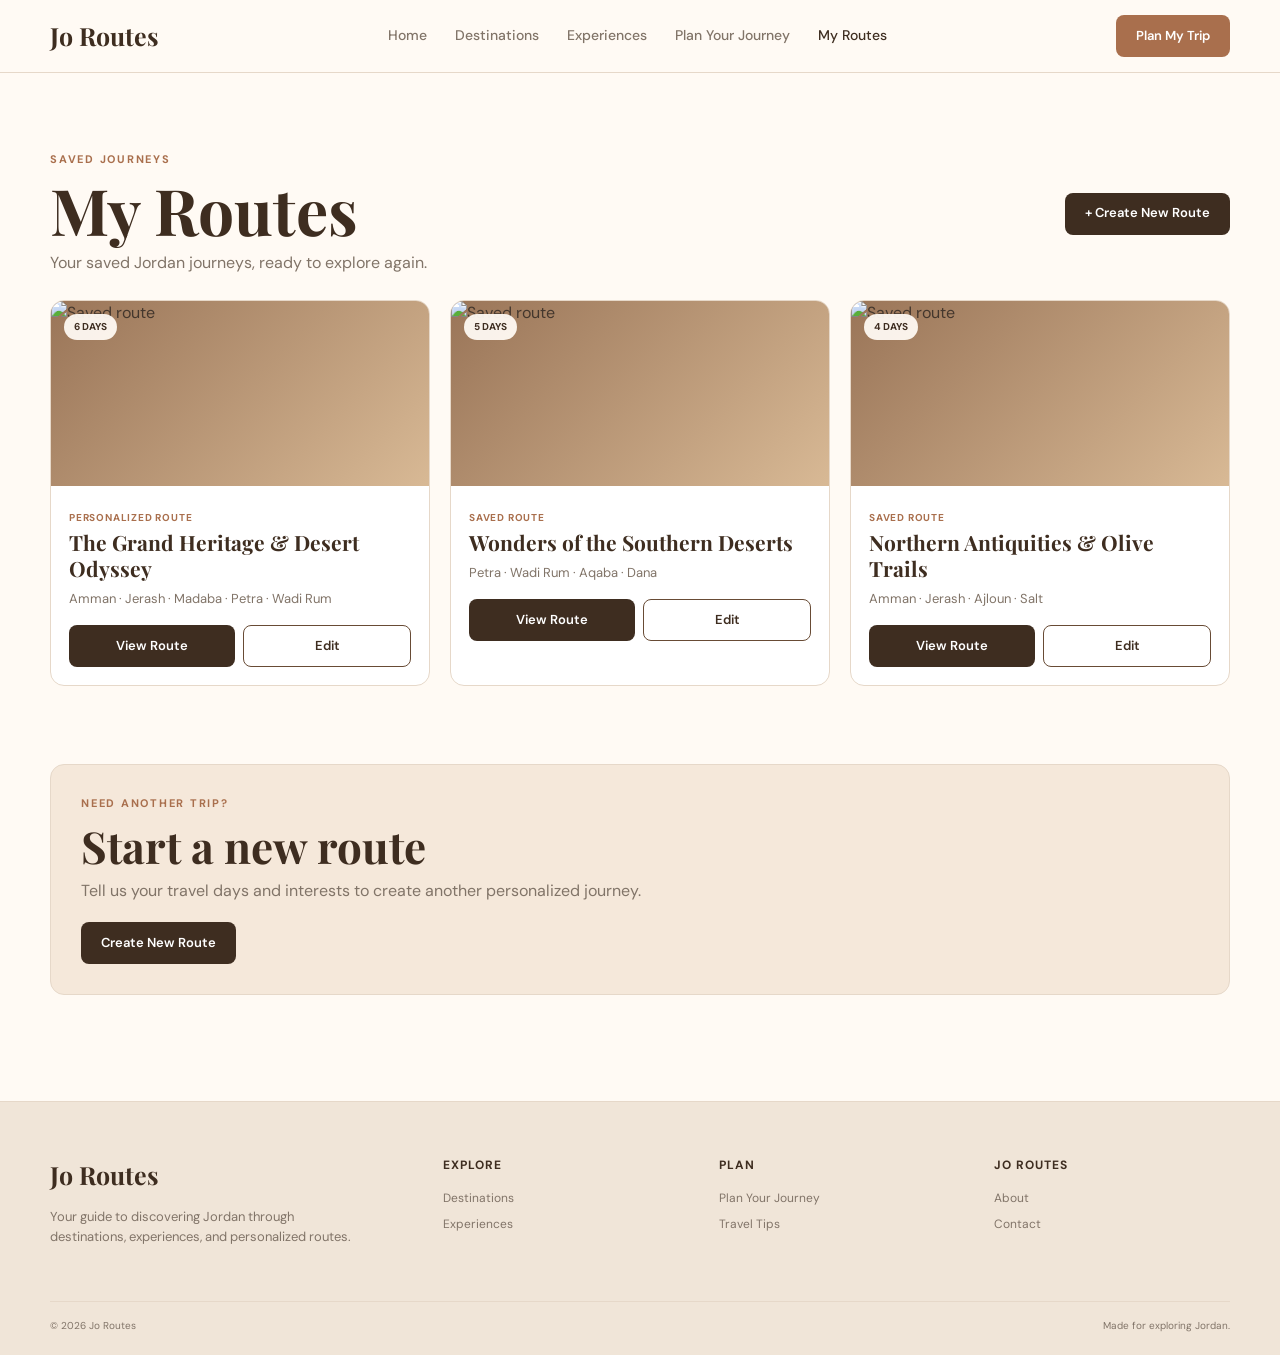
==== my-routes.html @ 729a646b "Add files via upload" ====
<!DOCTYPE html>
<html lang="en"><head><meta charset="UTF-8"><meta name="viewport" content="width=device-width, initial-scale=1.0"><title>Jo Routes — My Routes</title><link rel="stylesheet" href="style.css"></head>
<body>
<header class="site-header"><div class="container header-inner"><a class="logo" href="index.html">Jo Routes</a><nav class="main-nav"><a href="index.html">Home</a><a href="index.html#destinations">Destinations</a><a href="index.html#experiences">Experiences</a><a href="plan.html">Plan Your Journey</a><a class="active" href="my-routes.html">My Routes</a></nav><div class="header-actions"><a class="primary-button" href="plan.html">Plan My Trip</a></div></div></header>
<main><section class="section"><div class="container"><div class="routes-toolbar"><div><div class="eyebrow">Saved Journeys</div><h1>My Routes</h1><p style="color:var(--muted);margin-top:8px">Your saved Jordan journeys, ready to explore again.</p></div><a class="dark-button" href="plan.html">+ Create New Route</a></div>
<div class="saved-routes"><article class="saved-route-card"><div class="card-image"><img src="#" alt="Saved route"><span class="card-tag">6 Days</span></div><div class="card-content"><span class="route-label">Personalized Route</span><h3>The Grand Heritage & Desert Odyssey</h3><p>Amman · Jerash · Madaba · Petra · Wadi Rum</p><div class="route-actions"><a class="dark-button" href="route.html">View Route</a><a class="secondary-button" href="#">Edit</a></div></div></article>
<article class="saved-route-card"><div class="card-image"><img src="#" alt="Saved route"><span class="card-tag">5 Days</span></div><div class="card-content"><span class="route-label">Saved Route</span><h3>Wonders of the Southern Deserts</h3><p>Petra · Wadi Rum · Aqaba · Dana</p><div class="route-actions"><a class="dark-button" href="#">View Route</a><a class="secondary-button" href="#">Edit</a></div></div></article>
<article class="saved-route-card"><div class="card-image"><img src="#" alt="Saved route"><span class="card-tag">4 Days</span></div><div class="card-content"><span class="route-label">Saved Route</span><h3>Northern Antiquities & Olive Trails</h3><p>Amman · Jerash · Ajloun · Salt</p><div class="route-actions"><a class="dark-button" href="#">View Route</a><a class="secondary-button" href="#">Edit</a></div></div></article></div>
<section class="section" style="padding-bottom:0"><div class="planner-box" style="background:#f5e8da"><div class="eyebrow">Need another trip?</div><h2>Start a new route</h2><p style="color:var(--muted);margin:8px 0 18px">Tell us your travel days and interests to create another personalized journey.</p><a class="dark-button" href="plan.html">Create New Route</a></div></section>
</div></section></main>
<footer class="site-footer"><div class="container footer-grid"><div class="footer-brand"><a class="logo" href="index.html">Jo Routes</a><p>Your guide to discovering Jordan through destinations, experiences, and personalized routes.</p></div><div class="footer-column"><h4>Explore</h4><a href="index.html#destinations">Destinations</a><a href="index.html#experiences">Experiences</a></div><div class="footer-column"><h4>Plan</h4><a href="plan.html">Plan Your Journey</a><a href="#">Travel Tips</a></div><div class="footer-column"><h4>Jo Routes</h4><a href="#">About</a><a href="#">Contact</a></div></div><div class="container footer-bottom"><span>© 2026 Jo Routes</span><span>Made for exploring Jordan.</span></div></footer>
</body></html>
---- style.css ----
@import url('https://fonts.googleapis.com/css2?family=DM+Sans:wght@400;500;600;700&family=Playfair+Display:wght@500;600;700&display=swap');

:root {
  --cream: #f7f0e7;
  --paper: #fffaf4;
  --sand: #e8d8c4;
  --sand-dark: #c9a989;
  --brown: #684b35;
  --brown-dark: #3e2d20;
  --terracotta: #a96f4d;
  --text: #44372d;
  --muted: #817468;
  --white: #ffffff;
  --border: #e6d8c9;
  --shadow: 0 10px 28px rgba(78, 56, 39, 0.08);
  --radius: 14px;
  --container: 1180px;
}

* { box-sizing: border-box; margin: 0; padding: 0; }
html { scroll-behavior: smooth; }
body {
  font-family: 'DM Sans', Arial, sans-serif;
  color: var(--text);
  background: var(--paper);
  line-height: 1.55;
}
a { color: inherit; text-decoration: none; }
button, input, select { font: inherit; }
button { cursor: pointer; }
img { display: block; max-width: 100%; }

.container { width: min(var(--container), calc(100% - 48px)); margin-inline: auto; }

/* Header */
.site-header {
  background: rgba(255, 250, 244, 0.96);
  border-bottom: 1px solid var(--border);
  position: sticky;
  top: 0;
  z-index: 20;
}
.header-inner {
  min-height: 72px;
  display: flex;
  align-items: center;
  justify-content: space-between;
  gap: 28px;
}
.logo {
  font-family: 'Playfair Display', Georgia, serif;
  font-size: 25px;
  font-weight: 700;
  color: var(--brown-dark);
  white-space: nowrap;
}
.main-nav { display: flex; align-items: center; gap: 28px; }
.main-nav a { color: var(--muted); font-size: 14px; font-weight: 500; }
.main-nav a:hover, .main-nav a.active { color: var(--brown-dark); }
.header-actions { display: flex; align-items: center; gap: 10px; }
.icon-button {
  width: 38px; height: 38px; border: 1px solid var(--border);
  background: var(--white); border-radius: 50%; color: var(--brown);
  display: grid; place-items: center;
}
.primary-button, .dark-button {
  display: inline-flex; align-items: center; justify-content: center;
  min-height: 42px; padding: 0 20px; border-radius: 8px; border: 0;
  font-size: 13px; font-weight: 600;
}
.primary-button { background: var(--terracotta); color: var(--white); }
.dark-button { background: var(--brown-dark); color: var(--white); }
.secondary-button {
  display: inline-flex; align-items: center; justify-content: center;
  min-height: 42px; padding: 0 20px; border-radius: 8px;
  border: 1px solid var(--brown); color: var(--brown-dark); background: transparent;
  font-size: 13px; font-weight: 600;
}

/* General sections */
.section { padding: 78px 0; }
.section-heading { margin-bottom: 32px; }
.section-heading.center { text-align: center; }
.eyebrow { text-transform: uppercase; letter-spacing: .16em; color: var(--terracotta); font-size: 11px; font-weight: 700; margin-bottom: 8px; }
h1, h2, h3, .serif { font-family: 'Playfair Display', Georgia, serif; color: var(--brown-dark); }
h1 { font-size: clamp(40px, 5vw, 68px); line-height: 1.05; }
h2 { font-size: clamp(30px, 4vw, 44px); line-height: 1.15; }
h3 { font-size: 21px; line-height: 1.25; }
.section-heading p { color: var(--muted); max-width: 650px; margin-top: 10px; }
.section-heading.center p { margin-inline: auto; }

/* Home */
.hero {
  min-height: 650px;
  display: grid;
  place-items: center;
  position: relative;
  background: linear-gradient(rgba(47,31,20,.40), rgba(47,31,20,.48)), url('#') center/cover no-repeat;
  color: var(--white);
}
.hero::after { content: ''; position: absolute; inset: 0; background: linear-gradient(90deg, rgba(45,29,19,.48), transparent 65%); pointer-events: none; }
.hero-content { position: relative; z-index: 1; width: min(760px, 100%); text-align: center; }
.hero .eyebrow { color: #f3ddc6; }
.hero h1 { color: var(--white); font-size: clamp(48px, 7vw, 82px); }
.hero p { max-width: 610px; margin: 20px auto 30px; color: rgba(255,255,255,.9); font-size: 17px; }
.hero-actions { display: flex; justify-content: center; gap: 12px; flex-wrap: wrap; }

.intro-grid { display: grid; grid-template-columns: 1fr 1fr; gap: 54px; align-items: center; }
.intro-image { min-height: 390px; border-radius: var(--radius); background: linear-gradient(135deg, #8e7258, #d2b38f); overflow: hidden; }
.intro-image img { width: 100%; height: 100%; object-fit: cover; }
.intro-copy p { color: var(--muted); margin: 18px 0 25px; }
.feature-list { display: grid; grid-template-columns: repeat(3, 1fr); gap: 14px; margin-top: 26px; }
.feature-item { padding: 18px; background: var(--cream); border-radius: 10px; }
.feature-item strong { display: block; font-size: 20px; color: var(--brown-dark); }
.feature-item span { font-size: 12px; color: var(--muted); }

.card-grid { display: grid; grid-template-columns: repeat(3, 1fr); gap: 22px; }
.destination-card { background: var(--white); border: 1px solid var(--border); border-radius: var(--radius); overflow: hidden; transition: transform .2s, box-shadow .2s; }
.destination-card:hover { transform: translateY(-3px); box-shadow: var(--shadow); }
.card-image { height: 205px; background: linear-gradient(135deg, #9a7558, #d8b995); position: relative; }
.card-image img { width: 100%; height: 100%; object-fit: cover; }
.card-tag { position: absolute; top: 13px; left: 13px; background: rgba(255,250,244,.94); color: var(--brown-dark); border-radius: 20px; padding: 5px 10px; font-size: 10px; font-weight: 700; text-transform: uppercase; }
.card-content { padding: 18px; }
.card-content p { color: var(--muted); font-size: 13px; margin: 8px 0 16px; }
.card-meta { display: flex; justify-content: space-between; gap: 10px; color: var(--muted); font-size: 11px; }

.experience-section { background: var(--cream); }
.experience-card .card-image { height: 180px; }
.experience-card .card-content { padding: 16px; }

.cta-section { background: #eee1d2; text-align: center; }
.cta-box { max-width: 720px; margin: auto; }
.cta-box p { color: var(--muted); margin: 14px auto 24px; }

.testimonial { display: grid; grid-template-columns: 170px 1fr; gap: 34px; align-items: center; background: var(--cream); border-radius: var(--radius); padding: 34px; }
.testimonial-photo { width: 150px; height: 150px; border-radius: 50%; overflow: hidden; background: #b38d6a; }
.testimonial-photo img { width: 100%; height: 100%; object-fit: cover; }
.testimonial blockquote { font-family: 'Playfair Display', Georgia, serif; font-size: 25px; color: var(--brown-dark); line-height: 1.35; }
.testimonial cite { display: block; margin-top: 12px; color: var(--muted); font-size: 13px; font-style: normal; }

/* Planner */
.page-hero { background: var(--cream); padding: 74px 0 58px; text-align: center; border-bottom: 1px solid var(--border); }
.page-hero p { max-width: 650px; margin: 12px auto 0; color: var(--muted); }
.steps { display: grid; grid-template-columns: repeat(3, 1fr); max-width: 800px; margin: 30px auto 0; gap: 12px; }
.step { display: flex; gap: 10px; justify-content: center; align-items: center; color: var(--muted); font-size: 12px; }
.step-number { width: 28px; height: 28px; border-radius: 50%; display: grid; place-items: center; background: var(--sand); color: var(--brown-dark); font-weight: 700; }
.planner-box { background: var(--white); border: 1px solid var(--border); border-radius: var(--radius); padding: 30px; margin-bottom: 28px; }
.planner-title { display: flex; justify-content: space-between; align-items: end; gap: 20px; margin-bottom: 20px; }
.option-grid { display: grid; grid-template-columns: repeat(5, 1fr); gap: 10px; }
.option-card { border: 1px solid var(--border); border-radius: 10px; padding: 16px 10px; text-align: center; color: var(--muted); background: var(--paper); }
.option-card.selected { border-color: var(--terracotta); background: #f5e8da; color: var(--brown-dark); box-shadow: inset 0 0 0 1px var(--terracotta); }
.option-card strong { display: block; font-size: 16px; color: inherit; }
.option-card span { font-size: 10px; }

/* Route */
.route-summary { display: grid; grid-template-columns: repeat(5, 1fr); border: 1px solid var(--border); background: var(--white); border-radius: 10px; overflow: hidden; margin: 26px 0; }
.summary-item { padding: 14px; text-align: center; border-right: 1px solid var(--border); }
.summary-item:last-child { border-right: 0; }
.summary-item strong { display: block; font-size: 17px; color: var(--brown-dark); }
.summary-item span { color: var(--muted); font-size: 10px; }
.route-layout { display: grid; grid-template-columns: 1fr 320px; gap: 28px; }
.day-card { display: grid; grid-template-columns: 130px 1fr; gap: 18px; padding: 16px; border: 1px solid var(--border); border-radius: 12px; background: var(--white); margin-bottom: 14px; }
.day-image { height: 110px; border-radius: 8px; background: #b28a67; overflow: hidden; }
.day-image img { width: 100%; height: 100%; object-fit: cover; }
.day-content h3 { margin-bottom: 6px; }
.day-content p { color: var(--muted); font-size: 12px; }
.day-meta { margin-top: 10px; display: flex; gap: 14px; flex-wrap: wrap; color: var(--muted); font-size: 10px; }
.side-panel { background: var(--cream); border-radius: var(--radius); padding: 22px; height: fit-content; }
.side-panel p { color: var(--muted); font-size: 12px; margin: 8px 0 16px; }

/* My routes */
.routes-toolbar { display: flex; align-items: center; justify-content: space-between; gap: 20px; margin-bottom: 24px; }
.saved-routes { display: grid; grid-template-columns: repeat(3, 1fr); gap: 20px; }
.saved-route-card { border: 1px solid var(--border); border-radius: var(--radius); background: var(--white); overflow: hidden; }
.saved-route-card .card-image { height: 185px; }
.saved-route-card .card-content { padding: 18px; }
.route-label { font-size: 10px; color: var(--terracotta); text-transform: uppercase; letter-spacing: .08em; font-weight: 700; }
.route-actions { display: flex; gap: 8px; margin-top: 16px; }
.route-actions a { flex: 1; }

/* Footer */
.site-footer { background: #f0e5d8; padding: 54px 0 22px; border-top: 1px solid var(--border); }
.footer-grid { display: grid; grid-template-columns: 1.5fr 1fr 1fr 1fr; gap: 40px; }
.footer-brand p { color: var(--muted); max-width: 310px; margin: 12px 0 18px; font-size: 13px; }
.social-links { display: flex; gap: 8px; }
.social-links a { width: 30px; height: 30px; display: grid; place-items: center; border: 1px solid var(--border); border-radius: 50%; font-size: 11px; }
.footer-column h4 { font-size: 12px; color: var(--brown-dark); margin-bottom: 14px; text-transform: uppercase; letter-spacing: .08em; }
.footer-column a { display: block; color: var(--muted); font-size: 12px; margin: 8px 0; }
.footer-bottom { border-top: 1px solid var(--border); margin-top: 36px; padding-top: 16px; display: flex; justify-content: space-between; color: var(--muted); font-size: 10px; }

@media (max-width: 900px) {
  .main-nav { gap: 14px; }
  .intro-grid, .route-layout { grid-template-columns: 1fr; }
  .card-grid, .saved-routes { grid-template-columns: repeat(2, 1fr); }
  .option-grid { grid-template-columns: repeat(3, 1fr); }
  .footer-grid { grid-template-columns: repeat(2, 1fr); }
}

@media (max-width: 650px) {
  .container { width: min(var(--container), calc(100% - 28px)); }
  .header-inner { min-height: 62px; }
  .main-nav { display: none; }
  .header-actions .icon-button { display: none; }
  .section { padding: 55px 0; }
  .hero { min-height: 570px; }
  .feature-list, .card-grid, .saved-routes, .footer-grid { grid-template-columns: 1fr; }
  .testimonial { grid-template-columns: 1fr; text-align: center; }
  .testimonial-photo { margin-inline: auto; }
  .steps { grid-template-columns: 1fr; }
  .option-grid { grid-template-columns: repeat(2, 1fr); }
  .route-summary { grid-template-columns: repeat(2, 1fr); }
  .summary-item { border-bottom: 1px solid var(--border); }
  .day-card { grid-template-columns: 1fr; }
  .routes-toolbar { align-items: flex-start; flex-direction: column; }
  .footer-bottom { flex-direction: column; gap: 8px; }
}
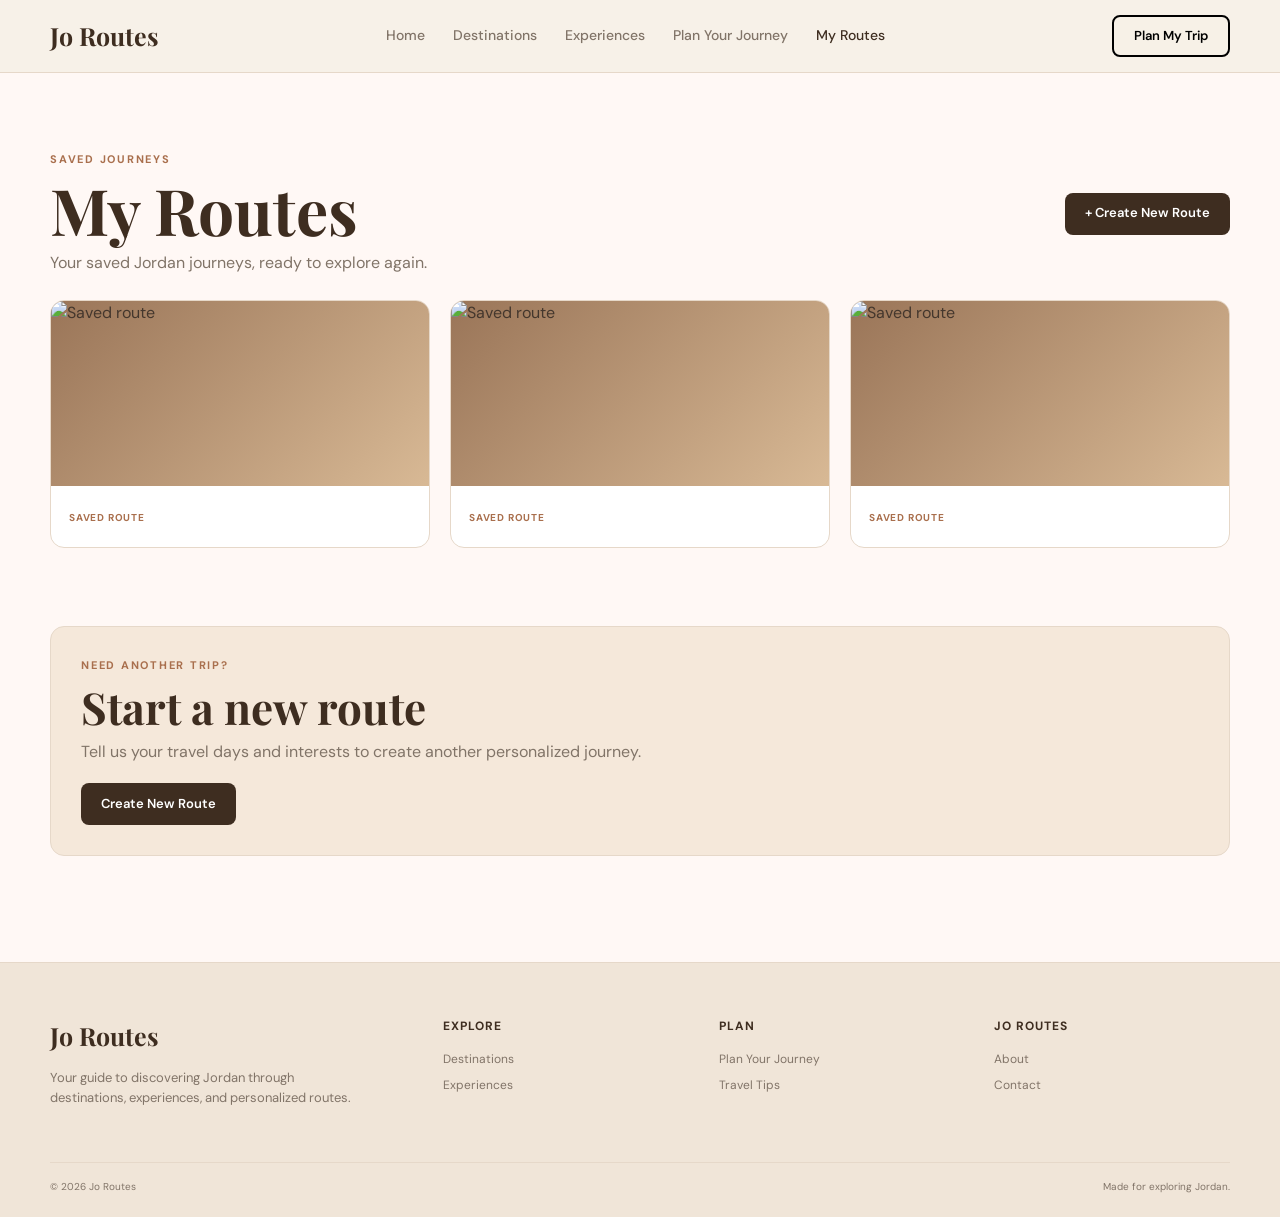
==== commit 9560ed02: "update my route page" ====
--- a/my-routes.html
+++ b/my-routes.html
@@ -1,12 +1,18 @@
 <!DOCTYPE html>
 <html lang="en"><head><meta charset="UTF-8"><meta name="viewport" content="width=device-width, initial-scale=1.0"><title>Jo Routes — My Routes</title><link rel="stylesheet" href="style.css"></head>
-<body>
+<body class="my-routes-page">
 <header class="site-header"><div class="container header-inner"><a class="logo" href="index.html">Jo Routes</a><nav class="main-nav"><a href="index.html">Home</a><a href="index.html#destinations">Destinations</a><a href="index.html#experiences">Experiences</a><a href="plan.html">Plan Your Journey</a><a class="active" href="my-routes.html">My Routes</a></nav><div class="header-actions"><a class="primary-button" href="plan.html">Plan My Trip</a></div></div></header>
 <main><section class="section"><div class="container"><div class="routes-toolbar"><div><div class="eyebrow">Saved Journeys</div><h1>My Routes</h1><p style="color:var(--muted);margin-top:8px">Your saved Jordan journeys, ready to explore again.</p></div><a class="dark-button" href="plan.html">+ Create New Route</a></div>
-<div class="saved-routes"><article class="saved-route-card"><div class="card-image"><img src="#" alt="Saved route"><span class="card-tag">6 Days</span></div><div class="card-content"><span class="route-label">Personalized Route</span><h3>The Grand Heritage & Desert Odyssey</h3><p>Amman · Jerash · Madaba · Petra · Wadi Rum</p><div class="route-actions"><a class="dark-button" href="route.html">View Route</a><a class="secondary-button" href="#">Edit</a></div></div></article>
+<!-- <div class="saved-routes"><article class="saved-route-card"><div class="card-image"><img src="#" alt="Saved route"><span class="card-tag">6 Days</span></div><div class="card-content"><span class="route-label">Personalized Route</span><h3>The Grand Heritage & Desert Odyssey</h3><p>Amman · Jerash · Madaba · Petra · Wadi Rum</p><div class="route-actions"><a class="dark-button" href="route.html">View Route</a><a class="secondary-button" href="#">Edit</a></div></div></article>
 <article class="saved-route-card"><div class="card-image"><img src="#" alt="Saved route"><span class="card-tag">5 Days</span></div><div class="card-content"><span class="route-label">Saved Route</span><h3>Wonders of the Southern Deserts</h3><p>Petra · Wadi Rum · Aqaba · Dana</p><div class="route-actions"><a class="dark-button" href="#">View Route</a><a class="secondary-button" href="#">Edit</a></div></div></article>
-<article class="saved-route-card"><div class="card-image"><img src="#" alt="Saved route"><span class="card-tag">4 Days</span></div><div class="card-content"><span class="route-label">Saved Route</span><h3>Northern Antiquities & Olive Trails</h3><p>Amman · Jerash · Ajloun · Salt</p><div class="route-actions"><a class="dark-button" href="#">View Route</a><a class="secondary-button" href="#">Edit</a></div></div></article></div>
-<section class="section" style="padding-bottom:0"><div class="planner-box" style="background:#f5e8da"><div class="eyebrow">Need another trip?</div><h2>Start a new route</h2><p style="color:var(--muted);margin:8px 0 18px">Tell us your travel days and interests to create another personalized journey.</p><a class="dark-button" href="plan.html">Create New Route</a></div></section>
+<article class="saved-route-card"><div class="card-image"><img src="#" alt="Saved route"><span class="card-tag">4 Days</span></div><div class="card-content"><span class="route-label">Saved Route</span><h3>Northern Antiquities & Olive Trails</h3><p>Amman · Jerash · Ajloun · Salt</p><div class="route-actions"><a class="dark-button" href="#">View Route</a><a class="secondary-button" href="#">Edit</a></div></div></article></div>-->
+<div class="saved-routes"><article class="saved-route-card"><div class="card-image"><img src="#" alt="Saved route"></div><div class="card-content"><span class="route-label">Saved Route</span></article>
+<article class="saved-route-card"><div class="card-image"><img src="#" alt="Saved route"></div><div class="card-content"><span class="route-label">Saved Route</span></article>
+<article class="saved-route-card"><div class="card-image"><img src="#" alt="Saved route"></div><div class="card-content"><span class="route-label">Saved Route</span></article></div>
+<section class="section" style="padding-bottom:0"><div class="planner-box" style="background:#f5e8da">
+<div class="eyebrow">Need another trip?</div><h2>Start a new route</h2>
+<p style="color:var(--muted);margin:8px 0 18px">Tell us your travel days and interests to create another personalized journey.</p>
+<a class="dark-button" href="plan.html">Create New Route</a></div></section>
 </div></section></main>
 <footer class="site-footer"><div class="container footer-grid"><div class="footer-brand"><a class="logo" href="index.html">Jo Routes</a><p>Your guide to discovering Jordan through destinations, experiences, and personalized routes.</p></div><div class="footer-column"><h4>Explore</h4><a href="index.html#destinations">Destinations</a><a href="index.html#experiences">Experiences</a></div><div class="footer-column"><h4>Plan</h4><a href="plan.html">Plan Your Journey</a><a href="#">Travel Tips</a></div><div class="footer-column"><h4>Jo Routes</h4><a href="#">About</a><a href="#">Contact</a></div></div><div class="container footer-bottom"><span>© 2026 Jo Routes</span><span>Made for exploring Jordan.</span></div></footer>
 </body></html>
--- a/style.css
+++ b/style.css
@@ -2,9 +2,10 @@
 
 :root {
   --cream: #f7f0e7;
-  --paper: #fffaf4;
-  --sand: #e8d8c4;
-  --sand-dark: #c9a989;
+  --lightpink: #FFF8F5;
+  --paper: #F7F1E7F2;  
+  --sand:  #ecc9a5;
+  --sand-dark: #ceac8a;
   --brown: #684b35;
   --brown-dark: #3e2d20;
   --terracotta: #a96f4d;
@@ -34,7 +35,7 @@
 
 /* Header */
 .site-header {
-  background: rgba(255, 250, 244, 0.96);
+  background: var(--paper );
   border-bottom: 1px solid var(--border);
   position: sticky;
   top: 0;
@@ -68,7 +69,7 @@
   min-height: 42px; padding: 0 20px; border-radius: 8px; border: 0;
   font-size: 13px; font-weight: 600;
 }
-.primary-button { background: var(--terracotta); color: var(--white); }
+.primary-button { background: var(--paper); color: black; border: 2px solid black;}
 .dark-button { background: var(--brown-dark); color: var(--white); }
 .secondary-button {
   display: inline-flex; align-items: center; justify-content: center;
@@ -79,7 +80,8 @@
 
 /* General sections */
 .section { padding: 78px 0; }
-.section-heading { margin-bottom: 32px; }
+.section-heading {margin-bottom: 32px; }
+#destinations{background-color: var(--lightpink);}
 .section-heading.center { text-align: center; }
 .eyebrow { text-transform: uppercase; letter-spacing: .16em; color: var(--terracotta); font-size: 11px; font-weight: 700; margin-bottom: 8px; }
 h1, h2, h3, .serif { font-family: 'Playfair Display', Georgia, serif; color: var(--brown-dark); }
@@ -97,12 +99,19 @@
   position: relative;
   background: linear-gradient(rgba(47,31,20,.40), rgba(47,31,20,.48)), url('#') center/cover no-repeat;
   color: var(--white);
-}
+  
+  background-image: url('images/HeroSection_homepage.webp'); 
+  background-size: cover;
+  background-position: center;
+  background-repeat: no-repeat;
+}
+
 .hero::after { content: ''; position: absolute; inset: 0; background: linear-gradient(90deg, rgba(45,29,19,.48), transparent 65%); pointer-events: none; }
 .hero-content { position: relative; z-index: 1; width: min(760px, 100%); text-align: center; }
-.hero .eyebrow { color: #f3ddc6; }
-.hero h1 { color: var(--white); font-size: clamp(48px, 7vw, 82px); }
-.hero p { max-width: 610px; margin: 20px auto 30px; color: rgba(255,255,255,.9); font-size: 17px; }
+.hero .eyebrow { border-radius: 999px; padding: 6px 16px; background-color:#FCFAF626; backdrop-filter: blur(12px); font-size: 12px; color: #FCFAF6; /*width:fit-content;*/ }
+.hero h1 { color: var(--white); font-size: clamp(48px, 7vw, 82px); font-family: "regular";}
+.hero h6{margin-bottom: 10px inter; font-weight: 600; font-size: 12px;}
+.hero p { max-width: 610px; margin: 15px auto 20px; color: rgba(255,255,255,.9); font-size: 25px; font-family: italic; letter-spacing: -.28px}
 .hero-actions { display: flex; justify-content: center; gap: 12px; flex-wrap: wrap; }
 
 .intro-grid { display: grid; grid-template-columns: 1fr 1fr; gap: 54px; align-items: center; }
@@ -124,19 +133,54 @@
 .card-content p { color: var(--muted); font-size: 13px; margin: 8px 0 16px; }
 .card-meta { display: flex; justify-content: space-between; gap: 10px; color: var(--muted); font-size: 11px; }
 
+
 .experience-section { background: var(--cream); }
 .experience-card .card-image { height: 180px; }
 .experience-card .card-content { padding: 16px; }
 
-.cta-section { background: #eee1d2; text-align: center; }
+.cta-section { display: flex; justify-content: center; align-items: center; background: #eee1d2; text-align: center; }
+.cta-section img {
+    display: block;
+    margin: 0 auto;
+}
 .cta-box { max-width: 720px; margin: auto; }
 .cta-box p { color: var(--muted); margin: 14px auto 24px; }
 
+/*
 .testimonial { display: grid; grid-template-columns: 170px 1fr; gap: 34px; align-items: center; background: var(--cream); border-radius: var(--radius); padding: 34px; }
 .testimonial-photo { width: 150px; height: 150px; border-radius: 50%; overflow: hidden; background: #b38d6a; }
 .testimonial-photo img { width: 100%; height: 100%; object-fit: cover; }
 .testimonial blockquote { font-family: 'Playfair Display', Georgia, serif; font-size: 25px; color: var(--brown-dark); line-height: 1.35; }
-.testimonial cite { display: block; margin-top: 12px; color: var(--muted); font-size: 13px; font-style: normal; }
+.testimonial cite { display: block; margin-top: 12px; color: var(--muted); font-size: 13px; font-style: normal; }*/
+
+/*guid section*/
+.guide-section {  width: 100%; max-width: 1280px; margin: 0 auto; padding: 64px 104px; background-color: var(--lightpink); display: flex; justify-content: center; align-items: center;}
+.guide-container { display: flex;  gap: 48px; align-items: center; width: 100%;}
+.image-wrapper { position: relative; width: 380px; height: 460px;  flex-shrink: 0; border-radius: 16px; overflow: hidden; box-shadow: 0 10px 30px rgba(0, 0, 0, 0.08);}
+.guide-img {  width: 100%; height: 100%; object-fit: cover; display: block;}
+.experience-badge {  position: absolute; top: 16px;  left: 16px; background: rgba(255, 255, 255, 0.9); backdrop-filter: blur(4px); padding: 8px 14px;  border-radius: 8px; display: flex; align-items: center; gap: 10px; z-index: 2;}
+.badge-icon {  width: 18px;  height: 18px; background-color: #3b281c; color: #fff; border-radius: 50%; display: flex; align-items: center; justify-content: center; font-size: 10px;}
+.badge-text { display: flex; flex-direction: column;}
+.badge-text strong { font-size: 11px; letter-spacing: 0.5px; color: #222;}
+.badge-text span { font-size: 10px; color: #666;}
+.image-overlay-info { position: absolute; bottom: 0; left: 0; right: 0; padding: 24px 20px; background: linear-gradient(to top, rgba(0,0,0,0.75) 0%, rgba(0,0,0,0) 100%); color: #ffffff;}
+.image-overlay-info h3{color: white;}
+.tag { display: inline-block; background-color: rgba(255, 255, 255, 0.2); backdrop-filter: blur(4px); font-size: 9px; letter-spacing: 1px; padding: 4px 8px; border-radius: 4px; margin-bottom: 8px; text-transform: uppercase;}
+.guide-name { font-family: 'Playfair Display', serif; font-size: 20px; font-weight: 500; margin-bottom: 2px;}
+.guide-title { font-size: 11px; opacity: 0.85; font-weight: 300;}
+.content-wrapper { flex: 1; display: flex; flex-direction: column;}
+.subtitle { font-size: 11px; letter-spacing: 1.5px; color: #7a6e65; font-weight: 600; text-transform: uppercase; margin-bottom: 12px; display: flex; align-items: center; gap: 6px;}
+.subtitle .dot { font-size: 14px;}
+.main-heading { font-family: 'Playfair Display', serif; font-size: 36px; color: #2b231d; font-weight: 500; margin-bottom: 20px;}
+.quote { font-size: 14px; line-height: 1.6; color: #4a4039; margin-bottom: 16px; font-style: italic;}
+.description { font-size: 13px; line-height: 1.6; color: #6b6057; margin-bottom: 32px;}
+.info-cards-container { display: flex; gap: 12px;  margin-bottom: 32px;}
+.info-card { background-color:var(--cream); padding: 16px; border-radius: 8px; flex: 1; display: flex; flex-direction: column; gap: 6px;}
+.info-label { font-size: 9px; letter-spacing: 1px; color:var(--terracotta); font-weight: 600; text-transform: uppercase;}
+.info-value { font-size: 12px;  color: #2b231d; font-weight: 600; line-height: 1.3;}
+.action-btn {align-self: flex-start; background-color: #231f1d; color: #ffffff; border: none; padding: 12px 28px; border-radius: 8px; font-size: 13px; font-weight: 500; cursor: pointer; transition: background-color 0.2s ease;}
+.action-btn:hover {background-color: #3b3532;}
+
 
 /* Planner */
 .page-hero { background: var(--cream); padding: 74px 0 58px; text-align: center; border-bottom: 1px solid var(--border); }
@@ -177,9 +221,11 @@
 .route-label { font-size: 10px; color: var(--terracotta); text-transform: uppercase; letter-spacing: .08em; font-weight: 700; }
 .route-actions { display: flex; gap: 8px; margin-top: 16px; }
 .route-actions a { flex: 1; }
+.my-routes-page { background-color: var(--lightpink); }
 
 /* Footer */
 .site-footer { background: #f0e5d8; padding: 54px 0 22px; border-top: 1px solid var(--border); }
+.site-footer h6{color:var(--terracotta); font-size: 15px; letter-spacing: 0px; font-family: italic; }
 .footer-grid { display: grid; grid-template-columns: 1.5fr 1fr 1fr 1fr; gap: 40px; }
 .footer-brand p { color: var(--muted); max-width: 310px; margin: 12px 0 18px; font-size: 13px; }
 .social-links { display: flex; gap: 8px; }
@@ -187,6 +233,8 @@
 .footer-column h4 { font-size: 12px; color: var(--brown-dark); margin-bottom: 14px; text-transform: uppercase; letter-spacing: .08em; }
 .footer-column a { display: block; color: var(--muted); font-size: 12px; margin: 8px 0; }
 .footer-bottom { border-top: 1px solid var(--border); margin-top: 36px; padding-top: 16px; display: flex; justify-content: space-between; color: var(--muted); font-size: 10px; }
+
+#plan-page, .page-hero, .option-card {background-color: var(--lightpink);}
 
 @media (max-width: 900px) {
   .main-nav { gap: 14px; }
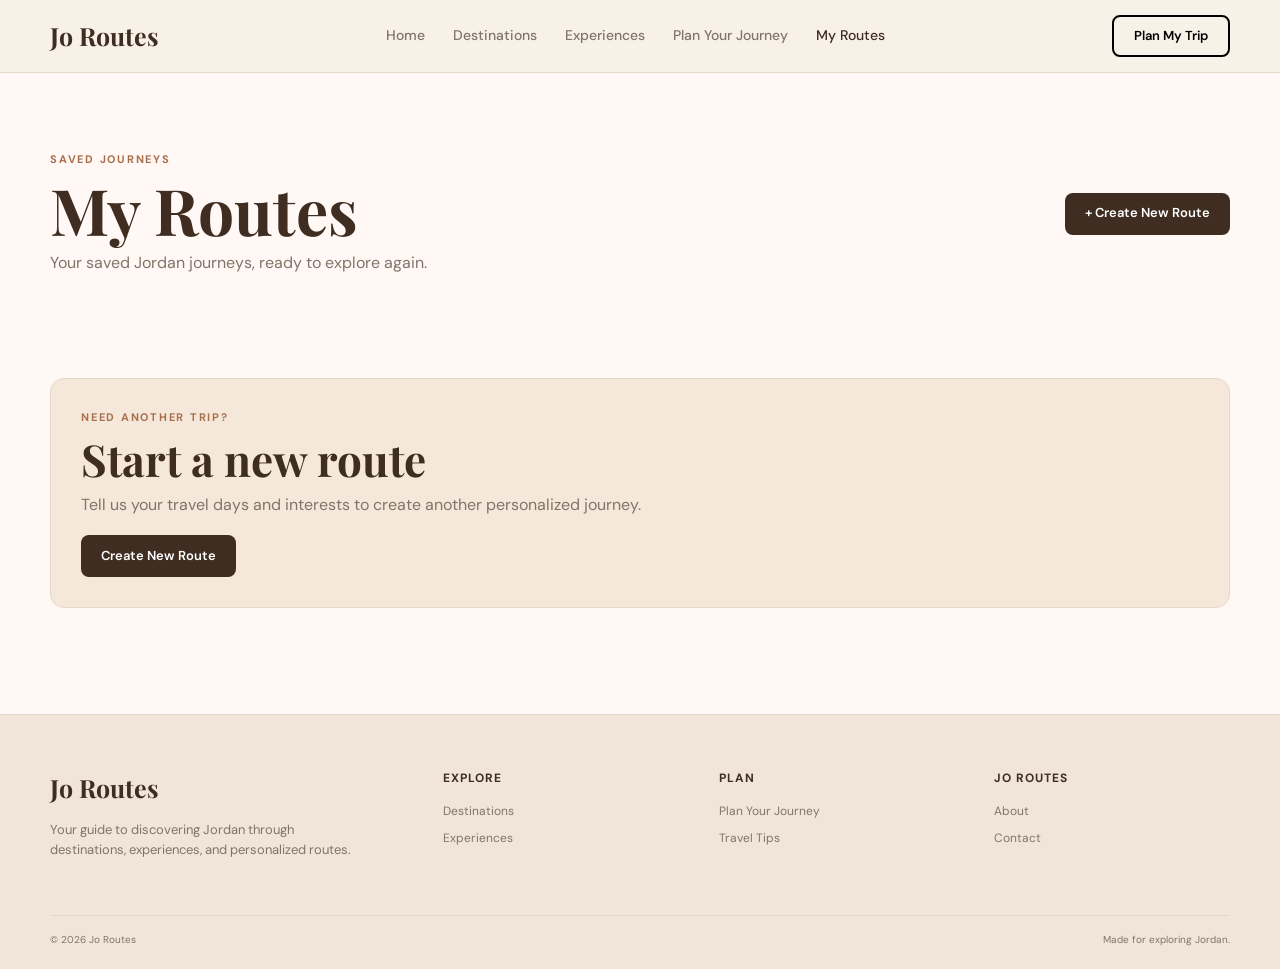
==== commit fd831f1c: "complete my routes page" ====
--- a/my-routes.html
+++ b/my-routes.html
@@ -6,9 +6,10 @@
 <!-- <div class="saved-routes"><article class="saved-route-card"><div class="card-image"><img src="#" alt="Saved route"><span class="card-tag">6 Days</span></div><div class="card-content"><span class="route-label">Personalized Route</span><h3>The Grand Heritage & Desert Odyssey</h3><p>Amman · Jerash · Madaba · Petra · Wadi Rum</p><div class="route-actions"><a class="dark-button" href="route.html">View Route</a><a class="secondary-button" href="#">Edit</a></div></div></article>
 <article class="saved-route-card"><div class="card-image"><img src="#" alt="Saved route"><span class="card-tag">5 Days</span></div><div class="card-content"><span class="route-label">Saved Route</span><h3>Wonders of the Southern Deserts</h3><p>Petra · Wadi Rum · Aqaba · Dana</p><div class="route-actions"><a class="dark-button" href="#">View Route</a><a class="secondary-button" href="#">Edit</a></div></div></article>
 <article class="saved-route-card"><div class="card-image"><img src="#" alt="Saved route"><span class="card-tag">4 Days</span></div><div class="card-content"><span class="route-label">Saved Route</span><h3>Northern Antiquities & Olive Trails</h3><p>Amman · Jerash · Ajloun · Salt</p><div class="route-actions"><a class="dark-button" href="#">View Route</a><a class="secondary-button" href="#">Edit</a></div></div></article></div>-->
-<div class="saved-routes"><article class="saved-route-card"><div class="card-image"><img src="#" alt="Saved route"></div><div class="card-content"><span class="route-label">Saved Route</span></article>
+<!-- <div class="saved-routes"><article class="saved-route-card"><div class="card-image"><img src="#" alt="Saved route"></div><div class="card-content"><span class="route-label">Saved Route</span></article>
 <article class="saved-route-card"><div class="card-image"><img src="#" alt="Saved route"></div><div class="card-content"><span class="route-label">Saved Route</span></article>
-<article class="saved-route-card"><div class="card-image"><img src="#" alt="Saved route"></div><div class="card-content"><span class="route-label">Saved Route</span></article></div>
+<article class="saved-route-card"><div class="card-image"><img src="#" alt="Saved route"></div><div class="card-content"><span class="route-label">Saved Route</span></article></div>-->
+<div class="saved-routes"> </div>
 <section class="section" style="padding-bottom:0"><div class="planner-box" style="background:#f5e8da">
 <div class="eyebrow">Need another trip?</div><h2>Start a new route</h2>
 <p style="color:var(--muted);margin:8px 0 18px">Tell us your travel days and interests to create another personalized journey.</p>
